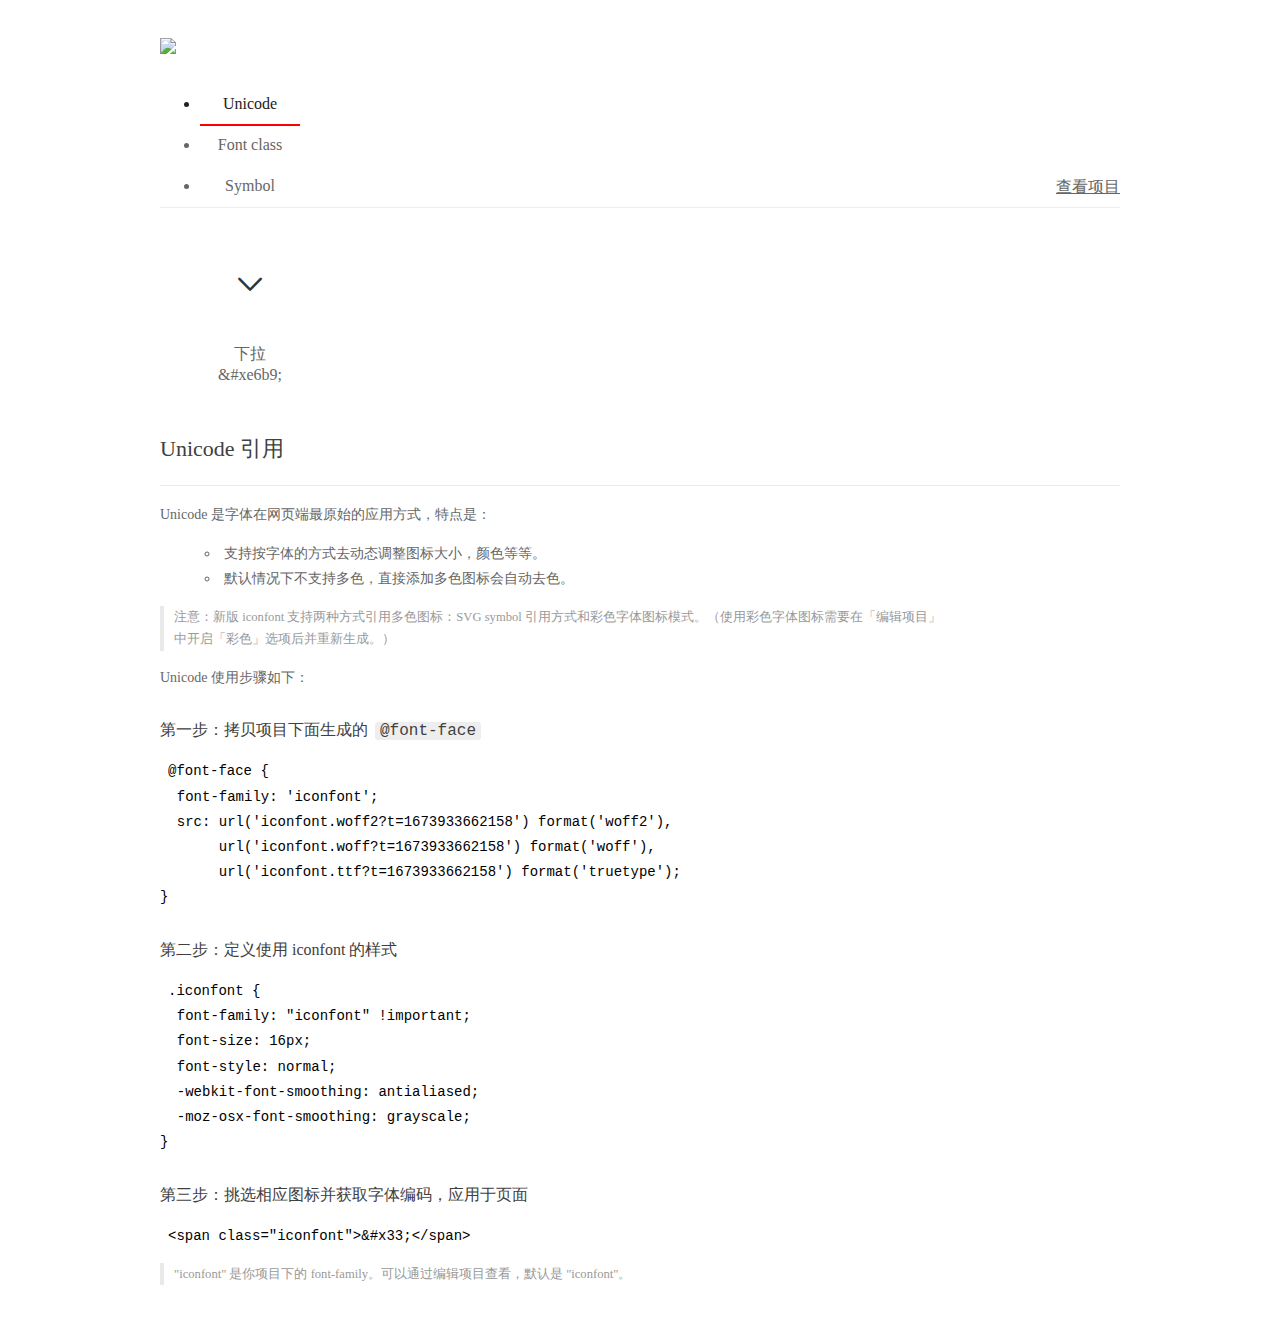
==== SHOPPING/fonts/demo_index.html @ 052f0c28 "品优购商城" ====
<!DOCTYPE html>
<html>
<head>
  <meta charset="utf-8"/>
  <title>iconfont Demo</title>
  <link rel="shortcut icon" href="//img.alicdn.com/imgextra/i4/O1CN01Z5paLz1O0zuCC7osS_!!6000000001644-55-tps-83-82.svg" type="image/x-icon"/>
  <link rel="icon" type="image/svg+xml" href="//img.alicdn.com/imgextra/i4/O1CN01Z5paLz1O0zuCC7osS_!!6000000001644-55-tps-83-82.svg"/>
  <link rel="stylesheet" href="https://g.alicdn.com/thx/cube/1.3.2/cube.min.css">
  <link rel="stylesheet" href="demo.css">
  <link rel="stylesheet" href="iconfont.css">
  <script src="iconfont.js"></script>
  <!-- jQuery -->
  <script src="https://a1.alicdn.com/oss/uploads/2018/12/26/7bfddb60-08e8-11e9-9b04-53e73bb6408b.js"></script>
  <!-- 代码高亮 -->
  <script src="https://a1.alicdn.com/oss/uploads/2018/12/26/a3f714d0-08e6-11e9-8a15-ebf944d7534c.js"></script>
  <style>
    .main .logo {
      margin-top: 0;
      height: auto;
    }

    .main .logo a {
      display: flex;
      align-items: center;
    }

    .main .logo .sub-title {
      margin-left: 0.5em;
      font-size: 22px;
      color: #fff;
      background: linear-gradient(-45deg, #3967FF, #B500FE);
      -webkit-background-clip: text;
      -webkit-text-fill-color: transparent;
    }
  </style>
</head>
<body>
  <div class="main">
    <h1 class="logo"><a href="https://www.iconfont.cn/" title="iconfont 首页" target="_blank">
      <img width="200" src="https://img.alicdn.com/imgextra/i3/O1CN01Mn65HV1FfSEzR6DKv_!!6000000000514-55-tps-228-59.svg">
      
    </a></h1>
    <div class="nav-tabs">
      <ul id="tabs" class="dib-box">
        <li class="dib active"><span>Unicode</span></li>
        <li class="dib"><span>Font class</span></li>
        <li class="dib"><span>Symbol</span></li>
      </ul>
      
      <a href="https://www.iconfont.cn/manage/index?manage_type=myprojects&projectId=3866135" target="_blank" class="nav-more">查看项目</a>
      
    </div>
    <div class="tab-container">
      <div class="content unicode" style="display: block;">
          <ul class="icon_lists dib-box">
          
            <li class="dib">
              <span class="icon iconfont">&#xe6b9;</span>
                <div class="name">下拉</div>
                <div class="code-name">&amp;#xe6b9;</div>
              </li>
          
          </ul>
          <div class="article markdown">
          <h2 id="unicode-">Unicode 引用</h2>
          <hr>

          <p>Unicode 是字体在网页端最原始的应用方式，特点是：</p>
          <ul>
            <li>支持按字体的方式去动态调整图标大小，颜色等等。</li>
            <li>默认情况下不支持多色，直接添加多色图标会自动去色。</li>
          </ul>
          <blockquote>
            <p>注意：新版 iconfont 支持两种方式引用多色图标：SVG symbol 引用方式和彩色字体图标模式。（使用彩色字体图标需要在「编辑项目」中开启「彩色」选项后并重新生成。）</p>
          </blockquote>
          <p>Unicode 使用步骤如下：</p>
          <h3 id="-font-face">第一步：拷贝项目下面生成的 <code>@font-face</code></h3>
<pre><code class="language-css"
>@font-face {
  font-family: 'iconfont';
  src: url('iconfont.woff2?t=1673933662158') format('woff2'),
       url('iconfont.woff?t=1673933662158') format('woff'),
       url('iconfont.ttf?t=1673933662158') format('truetype');
}
</code></pre>
          <h3 id="-iconfont-">第二步：定义使用 iconfont 的样式</h3>
<pre><code class="language-css"
>.iconfont {
  font-family: "iconfont" !important;
  font-size: 16px;
  font-style: normal;
  -webkit-font-smoothing: antialiased;
  -moz-osx-font-smoothing: grayscale;
}
</code></pre>
          <h3 id="-">第三步：挑选相应图标并获取字体编码，应用于页面</h3>
<pre>
<code class="language-html"
>&lt;span class="iconfont"&gt;&amp;#x33;&lt;/span&gt;
</code></pre>
          <blockquote>
            <p>"iconfont" 是你项目下的 font-family。可以通过编辑项目查看，默认是 "iconfont"。</p>
          </blockquote>
          </div>
      </div>
      <div class="content font-class">
        <ul class="icon_lists dib-box">
          
          <li class="dib">
            <span class="icon iconfont icon-xiala"></span>
            <div class="name">
              下拉
            </div>
            <div class="code-name">.icon-xiala
            </div>
          </li>
          
        </ul>
        <div class="article markdown">
        <h2 id="font-class-">font-class 引用</h2>
        <hr>

        <p>font-class 是 Unicode 使用方式的一种变种，主要是解决 Unicode 书写不直观，语意不明确的问题。</p>
        <p>与 Unicode 使用方式相比，具有如下特点：</p>
        <ul>
          <li>相比于 Unicode 语意明确，书写更直观。可以很容易分辨这个 icon 是什么。</li>
          <li>因为使用 class 来定义图标，所以当要替换图标时，只需要修改 class 里面的 Unicode 引用。</li>
        </ul>
        <p>使用步骤如下：</p>
        <h3 id="-fontclass-">第一步：引入项目下面生成的 fontclass 代码：</h3>
<pre><code class="language-html">&lt;link rel="stylesheet" href="./iconfont.css"&gt;
</code></pre>
        <h3 id="-">第二步：挑选相应图标并获取类名，应用于页面：</h3>
<pre><code class="language-html">&lt;span class="iconfont icon-xxx"&gt;&lt;/span&gt;
</code></pre>
        <blockquote>
          <p>"
            iconfont" 是你项目下的 font-family。可以通过编辑项目查看，默认是 "iconfont"。</p>
        </blockquote>
      </div>
      </div>
      <div class="content symbol">
          <ul class="icon_lists dib-box">
          
            <li class="dib">
                <svg class="icon svg-icon" aria-hidden="true">
                  <use xlink:href="#icon-xiala"></use>
                </svg>
                <div class="name">下拉</div>
                <div class="code-name">#icon-xiala</div>
            </li>
          
          </ul>
          <div class="article markdown">
          <h2 id="symbol-">Symbol 引用</h2>
          <hr>

          <p>这是一种全新的使用方式，应该说这才是未来的主流，也是平台目前推荐的用法。相关介绍可以参考这篇<a href="">文章</a>
            这种用法其实是做了一个 SVG 的集合，与另外两种相比具有如下特点：</p>
          <ul>
            <li>支持多色图标了，不再受单色限制。</li>
            <li>通过一些技巧，支持像字体那样，通过 <code>font-size</code>, <code>color</code> 来调整样式。</li>
            <li>兼容性较差，支持 IE9+，及现代浏览器。</li>
            <li>浏览器渲染 SVG 的性能一般，还不如 png。</li>
          </ul>
          <p>使用步骤如下：</p>
          <h3 id="-symbol-">第一步：引入项目下面生成的 symbol 代码：</h3>
<pre><code class="language-html">&lt;script src="./iconfont.js"&gt;&lt;/script&gt;
</code></pre>
          <h3 id="-css-">第二步：加入通用 CSS 代码（引入一次就行）：</h3>
<pre><code class="language-html">&lt;style&gt;
.icon {
  width: 1em;
  height: 1em;
  vertical-align: -0.15em;
  fill: currentColor;
  overflow: hidden;
}
&lt;/style&gt;
</code></pre>
          <h3 id="-">第三步：挑选相应图标并获取类名，应用于页面：</h3>
<pre><code class="language-html">&lt;svg class="icon" aria-hidden="true"&gt;
  &lt;use xlink:href="#icon-xxx"&gt;&lt;/use&gt;
&lt;/svg&gt;
</code></pre>
          </div>
      </div>

    </div>
  </div>
  <script>
  $(document).ready(function () {
      $('.tab-container .content:first').show()

      $('#tabs li').click(function (e) {
        var tabContent = $('.tab-container .content')
        var index = $(this).index()

        if ($(this).hasClass('active')) {
          return
        } else {
          $('#tabs li').removeClass('active')
          $(this).addClass('active')

          tabContent.hide().eq(index).fadeIn()
        }
      })
    })
  </script>
</body>
</html>
---- SHOPPING/fonts/demo.css ----
/* Logo 字体 */
@font-face {
  font-family: "iconfont logo";
  src: url('https://at.alicdn.com/t/font_985780_km7mi63cihi.eot?t=1545807318834');
  src: url('https://at.alicdn.com/t/font_985780_km7mi63cihi.eot?t=1545807318834#iefix') format('embedded-opentype'),
    url('https://at.alicdn.com/t/font_985780_km7mi63cihi.woff?t=1545807318834') format('woff'),
    url('https://at.alicdn.com/t/font_985780_km7mi63cihi.ttf?t=1545807318834') format('truetype'),
    url('https://at.alicdn.com/t/font_985780_km7mi63cihi.svg?t=1545807318834#iconfont') format('svg');
}

.logo {
  font-family: "iconfont logo";
  font-size: 160px;
  font-style: normal;
  -webkit-font-smoothing: antialiased;
  -moz-osx-font-smoothing: grayscale;
}

/* tabs */
.nav-tabs {
  position: relative;
}

.nav-tabs .nav-more {
  position: absolute;
  right: 0;
  bottom: 0;
  height: 42px;
  line-height: 42px;
  color: #666;
}

#tabs {
  border-bottom: 1px solid #eee;
}

#tabs li {
  cursor: pointer;
  width: 100px;
  height: 40px;
  line-height: 40px;
  text-align: center;
  font-size: 16px;
  border-bottom: 2px solid transparent;
  position: relative;
  z-index: 1;
  margin-bottom: -1px;
  color: #666;
}


#tabs .active {
  border-bottom-color: #f00;
  color: #222;
}

.tab-container .content {
  display: none;
}

/* 页面布局 */
.main {
  padding: 30px 100px;
  width: 960px;
  margin: 0 auto;
}

.main .logo {
  color: #333;
  text-align: left;
  margin-bottom: 30px;
  line-height: 1;
  height: 110px;
  margin-top: -50px;
  overflow: hidden;
  *zoom: 1;
}

.main .logo a {
  font-size: 160px;
  color: #333;
}

.helps {
  margin-top: 40px;
}

.helps pre {
  padding: 20px;
  margin: 10px 0;
  border: solid 1px #e7e1cd;
  background-color: #fffdef;
  overflow: auto;
}

.icon_lists {
  width: 100% !important;
  overflow: hidden;
  *zoom: 1;
}

.icon_lists li {
  width: 100px;
  margin-bottom: 10px;
  margin-right: 20px;
  text-align: center;
  list-style: none !important;
  cursor: default;
}

.icon_lists li .code-name {
  line-height: 1.2;
}

.icon_lists .icon {
  display: block;
  height: 100px;
  line-height: 100px;
  font-size: 42px;
  margin: 10px auto;
  color: #333;
  -webkit-transition: font-size 0.25s linear, width 0.25s linear;
  -moz-transition: font-size 0.25s linear, width 0.25s linear;
  transition: font-size 0.25s linear, width 0.25s linear;
}

.icon_lists .icon:hover {
  font-size: 100px;
}

.icon_lists .svg-icon {
  /* 通过设置 font-size 来改变图标大小 */
  width: 1em;
  /* 图标和文字相邻时，垂直对齐 */
  vertical-align: -0.15em;
  /* 通过设置 color 来改变 SVG 的颜色/fill */
  fill: currentColor;
  /* path 和 stroke 溢出 viewBox 部分在 IE 下会显示
      normalize.css 中也包含这行 */
  overflow: hidden;
}

.icon_lists li .name,
.icon_lists li .code-name {
  color: #666;
}

/* markdown 样式 */
.markdown {
  color: #666;
  font-size: 14px;
  line-height: 1.8;
}

.highlight {
  line-height: 1.5;
}

.markdown img {
  vertical-align: middle;
  max-width: 100%;
}

.markdown h1 {
  color: #404040;
  font-weight: 500;
  line-height: 40px;
  margin-bottom: 24px;
}

.markdown h2,
.markdown h3,
.markdown h4,
.markdown h5,
.markdown h6 {
  color: #404040;
  margin: 1.6em 0 0.6em 0;
  font-weight: 500;
  clear: both;
}

.markdown h1 {
  font-size: 28px;
}

.markdown h2 {
  font-size: 22px;
}

.markdown h3 {
  font-size: 16px;
}

.markdown h4 {
  font-size: 14px;
}

.markdown h5 {
  font-size: 12px;
}

.markdown h6 {
  font-size: 12px;
}

.markdown hr {
  height: 1px;
  border: 0;
  background: #e9e9e9;
  margin: 16px 0;
  clear: both;
}

.markdown p {
  margin: 1em 0;
}

.markdown>p,
.markdown>blockquote,
.markdown>.highlight,
.markdown>ol,
.markdown>ul {
  width: 80%;
}

.markdown ul>li {
  list-style: circle;
}

.markdown>ul li,
.markdown blockquote ul>li {
  margin-left: 20px;
  padding-left: 4px;
}

.markdown>ul li p,
.markdown>ol li p {
  margin: 0.6em 0;
}

.markdown ol>li {
  list-style: decimal;
}

.markdown>ol li,
.markdown blockquote ol>li {
  margin-left: 20px;
  padding-left: 4px;
}

.markdown code {
  margin: 0 3px;
  padding: 0 5px;
  background: #eee;
  border-radius: 3px;
}

.markdown strong,
.markdown b {
  font-weight: 600;
}

.markdown>table {
  border-collapse: collapse;
  border-spacing: 0px;
  empty-cells: show;
  border: 1px solid #e9e9e9;
  width: 95%;
  margin-bottom: 24px;
}

.markdown>table th {
  white-space: nowrap;
  color: #333;
  font-weight: 600;
}

.markdown>table th,
.markdown>table td {
  border: 1px solid #e9e9e9;
  padding: 8px 16px;
  text-align: left;
}

.markdown>table th {
  background: #F7F7F7;
}

.markdown blockquote {
  font-size: 90%;
  color: #999;
  border-left: 4px solid #e9e9e9;
  padding-left: 0.8em;
  margin: 1em 0;
}

.markdown blockquote p {
  margin: 0;
}

.markdown .anchor {
  opacity: 0;
  transition: opacity 0.3s ease;
  margin-left: 8px;
}

.markdown .waiting {
  color: #ccc;
}

.markdown h1:hover .anchor,
.markdown h2:hover .anchor,
.markdown h3:hover .anchor,
.markdown h4:hover .anchor,
.markdown h5:hover .anchor,
.markdown h6:hover .anchor {
  opacity: 1;
  display: inline-block;
}

.markdown>br,
.markdown>p>br {
  clear: both;
}


.hljs {
  display: block;
  background: white;
  padding: 0.5em;
  color: #333333;
  overflow-x: auto;
}

.hljs-comment,
.hljs-meta {
  color: #969896;
}

.hljs-string,
.hljs-variable,
.hljs-template-variable,
.hljs-strong,
.hljs-emphasis,
.hljs-quote {
  color: #df5000;
}

.hljs-keyword,
.hljs-selector-tag,
.hljs-type {
  color: #a71d5d;
}

.hljs-literal,
.hljs-symbol,
.hljs-bullet,
.hljs-attribute {
  color: #0086b3;
}

.hljs-section,
.hljs-name {
  color: #63a35c;
}

.hljs-tag {
  color: #333333;
}

.hljs-title,
.hljs-attr,
.hljs-selector-id,
.hljs-selector-class,
.hljs-selector-attr,
.hljs-selector-pseudo {
  color: #795da3;
}

.hljs-addition {
  color: #55a532;
  background-color: #eaffea;
}

.hljs-deletion {
  color: #bd2c00;
  background-color: #ffecec;
}

.hljs-link {
  text-decoration: underline;
}

/* 代码高亮 */
/* PrismJS 1.15.0
https://prismjs.com/download.html#themes=prism&languages=markup+css+clike+javascript */
/**
 * prism.js default theme for JavaScript, CSS and HTML
 * Based on dabblet (http://dabblet.com)
 * @author Lea Verou
 */
code[class*="language-"],
pre[class*="language-"] {
  color: black;
  background: none;
  text-shadow: 0 1px white;
  font-family: Consolas, Monaco, 'Andale Mono', 'Ubuntu Mono', monospace;
  text-align: left;
  white-space: pre;
  word-spacing: normal;
  word-break: normal;
  word-wrap: normal;
  line-height: 1.5;

  -moz-tab-size: 4;
  -o-tab-size: 4;
  tab-size: 4;

  -webkit-hyphens: none;
  -moz-hyphens: none;
  -ms-hyphens: none;
  hyphens: none;
}

pre[class*="language-"]::-moz-selection,
pre[class*="language-"] ::-moz-selection,
code[class*="language-"]::-moz-selection,
code[class*="language-"] ::-moz-selection {
  text-shadow: none;
  background: #b3d4fc;
}

pre[class*="language-"]::selection,
pre[class*="language-"] ::selection,
code[class*="language-"]::selection,
code[class*="language-"] ::selection {
  text-shadow: none;
  background: #b3d4fc;
}

@media print {

  code[class*="language-"],
  pre[class*="language-"] {
    text-shadow: none;
  }
}

/* Code blocks */
pre[class*="language-"] {
  padding: 1em;
  margin: .5em 0;
  overflow: auto;
}

:not(pre)>code[class*="language-"],
pre[class*="language-"] {
  background: #f5f2f0;
}

/* Inline code */
:not(pre)>code[class*="language-"] {
  padding: .1em;
  border-radius: .3em;
  white-space: normal;
}

.token.comment,
.token.prolog,
.token.doctype,
.token.cdata {
  color: slategray;
}

.token.punctuation {
  color: #999;
}

.namespace {
  opacity: .7;
}

.token.property,
.token.tag,
.token.boolean,
.token.number,
.token.constant,
.token.symbol,
.token.deleted {
  color: #905;
}

.token.selector,
.token.attr-name,
.token.string,
.token.char,
.token.builtin,
.token.inserted {
  color: #690;
}

.token.operator,
.token.entity,
.token.url,
.language-css .token.string,
.style .token.string {
  color: #9a6e3a;
  background: hsla(0, 0%, 100%, .5);
}

.token.atrule,
.token.attr-value,
.token.keyword {
  color: #07a;
}

.token.function,
.token.class-name {
  color: #DD4A68;
}

.token.regex,
.token.important,
.token.variable {
  color: #e90;
}

.token.important,
.token.bold {
  font-weight: bold;
}

.token.italic {
  font-style: italic;
}

.token.entity {
  cursor: help;
}
---- SHOPPING/fonts/iconfont.css ----
@font-face {
  font-family: "iconfont"; /* Project id 3866135 */
  src: url('iconfont.woff2?t=1673933662158') format('woff2'),
       url('iconfont.woff?t=1673933662158') format('woff'),
       url('iconfont.ttf?t=1673933662158') format('truetype');
}

.iconfont {
  font-family: "iconfont" !important;
  font-size: 16px;
  font-style: normal;
  -webkit-font-smoothing: antialiased;
  -moz-osx-font-smoothing: grayscale;
}

.icon-xiala:before {
  content: "\e6b9";
}
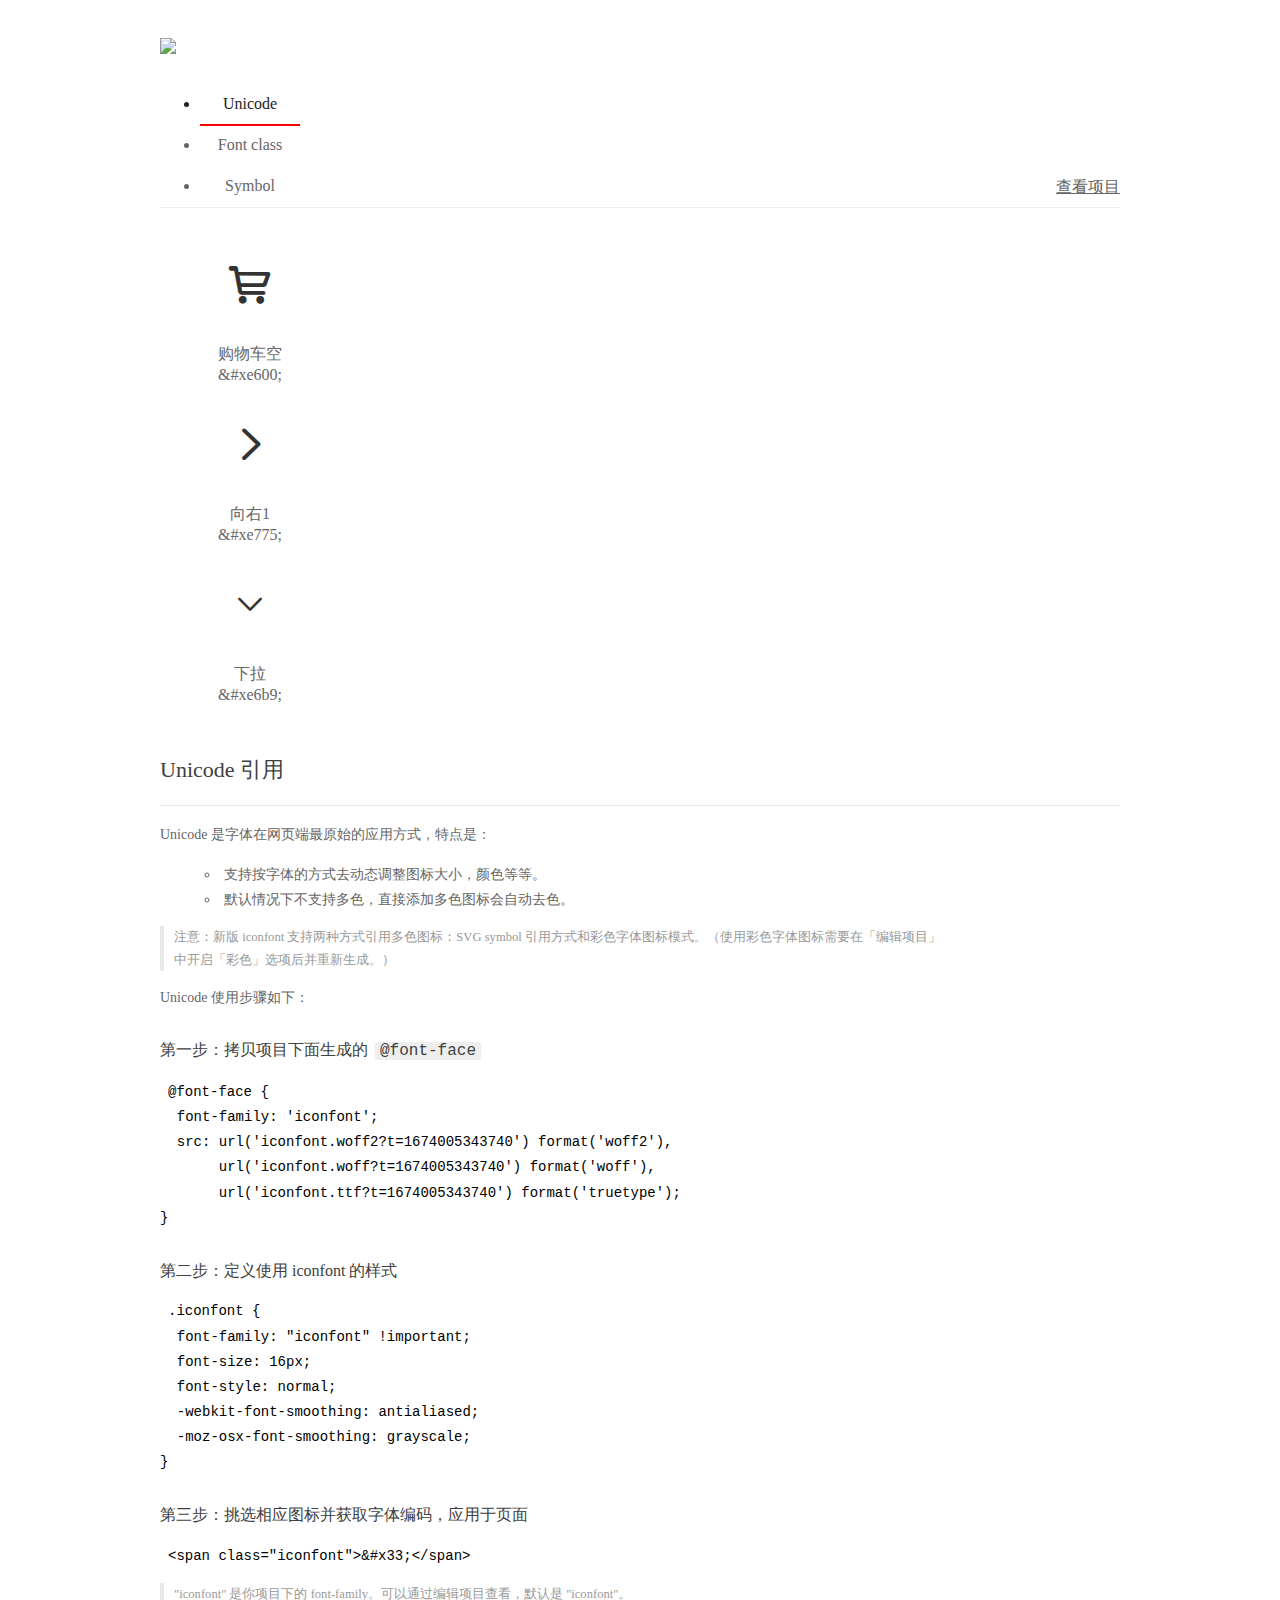
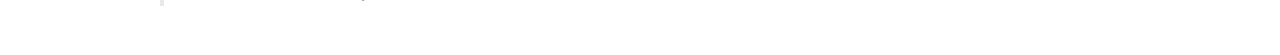
==== commit 178c4d59: "品优购" ====
--- a/SHOPPING/fonts/demo_index.html
+++ b/SHOPPING/fonts/demo_index.html
@@ -55,6 +55,18 @@
           <ul class="icon_lists dib-box">
           
             <li class="dib">
+              <span class="icon iconfont">&#xe600;</span>
+                <div class="name">购物车空</div>
+                <div class="code-name">&amp;#xe600;</div>
+              </li>
+          
+            <li class="dib">
+              <span class="icon iconfont">&#xe775;</span>
+                <div class="name">向右1</div>
+                <div class="code-name">&amp;#xe775;</div>
+              </li>
+          
+            <li class="dib">
               <span class="icon iconfont">&#xe6b9;</span>
                 <div class="name">下拉</div>
                 <div class="code-name">&amp;#xe6b9;</div>
@@ -78,9 +90,9 @@
 <pre><code class="language-css"
 >@font-face {
   font-family: 'iconfont';
-  src: url('iconfont.woff2?t=1673933662158') format('woff2'),
-       url('iconfont.woff?t=1673933662158') format('woff'),
-       url('iconfont.ttf?t=1673933662158') format('truetype');
+  src: url('iconfont.woff2?t=1674005343740') format('woff2'),
+       url('iconfont.woff?t=1674005343740') format('woff'),
+       url('iconfont.ttf?t=1674005343740') format('truetype');
 }
 </code></pre>
           <h3 id="-iconfont-">第二步：定义使用 iconfont 的样式</h3>
@@ -107,6 +119,24 @@
         <ul class="icon_lists dib-box">
           
           <li class="dib">
+            <span class="icon iconfont icon-gouwuchekong"></span>
+            <div class="name">
+              购物车空
+            </div>
+            <div class="code-name">.icon-gouwuchekong
+            </div>
+          </li>
+          
+          <li class="dib">
+            <span class="icon iconfont icon-xiangyou1"></span>
+            <div class="name">
+              向右1
+            </div>
+            <div class="code-name">.icon-xiangyou1
+            </div>
+          </li>
+          
+          <li class="dib">
             <span class="icon iconfont icon-xiala"></span>
             <div class="name">
               下拉
@@ -141,6 +171,22 @@
       </div>
       <div class="content symbol">
           <ul class="icon_lists dib-box">
+          
+            <li class="dib">
+                <svg class="icon svg-icon" aria-hidden="true">
+                  <use xlink:href="#icon-gouwuchekong"></use>
+                </svg>
+                <div class="name">购物车空</div>
+                <div class="code-name">#icon-gouwuchekong</div>
+            </li>
+          
+            <li class="dib">
+                <svg class="icon svg-icon" aria-hidden="true">
+                  <use xlink:href="#icon-xiangyou1"></use>
+                </svg>
+                <div class="name">向右1</div>
+                <div class="code-name">#icon-xiangyou1</div>
+            </li>
           
             <li class="dib">
                 <svg class="icon svg-icon" aria-hidden="true">
--- a/SHOPPING/fonts/iconfont.css
+++ b/SHOPPING/fonts/iconfont.css
@@ -1,8 +1,8 @@
 @font-face {
   font-family: "iconfont"; /* Project id 3866135 */
-  src: url('iconfont.woff2?t=1673933662158') format('woff2'),
-       url('iconfont.woff?t=1673933662158') format('woff'),
-       url('iconfont.ttf?t=1673933662158') format('truetype');
+  src: url('iconfont.woff2?t=1674005343740') format('woff2'),
+       url('iconfont.woff?t=1674005343740') format('woff'),
+       url('iconfont.ttf?t=1674005343740') format('truetype');
 }
 
 .iconfont {
@@ -13,6 +13,14 @@
   -moz-osx-font-smoothing: grayscale;
 }
 
+.icon-gouwuchekong:before {
+  content: "\e600";
+}
+
+.icon-xiangyou1:before {
+  content: "\e775";
+}
+
 .icon-xiala:before {
   content: "\e6b9";
 }
